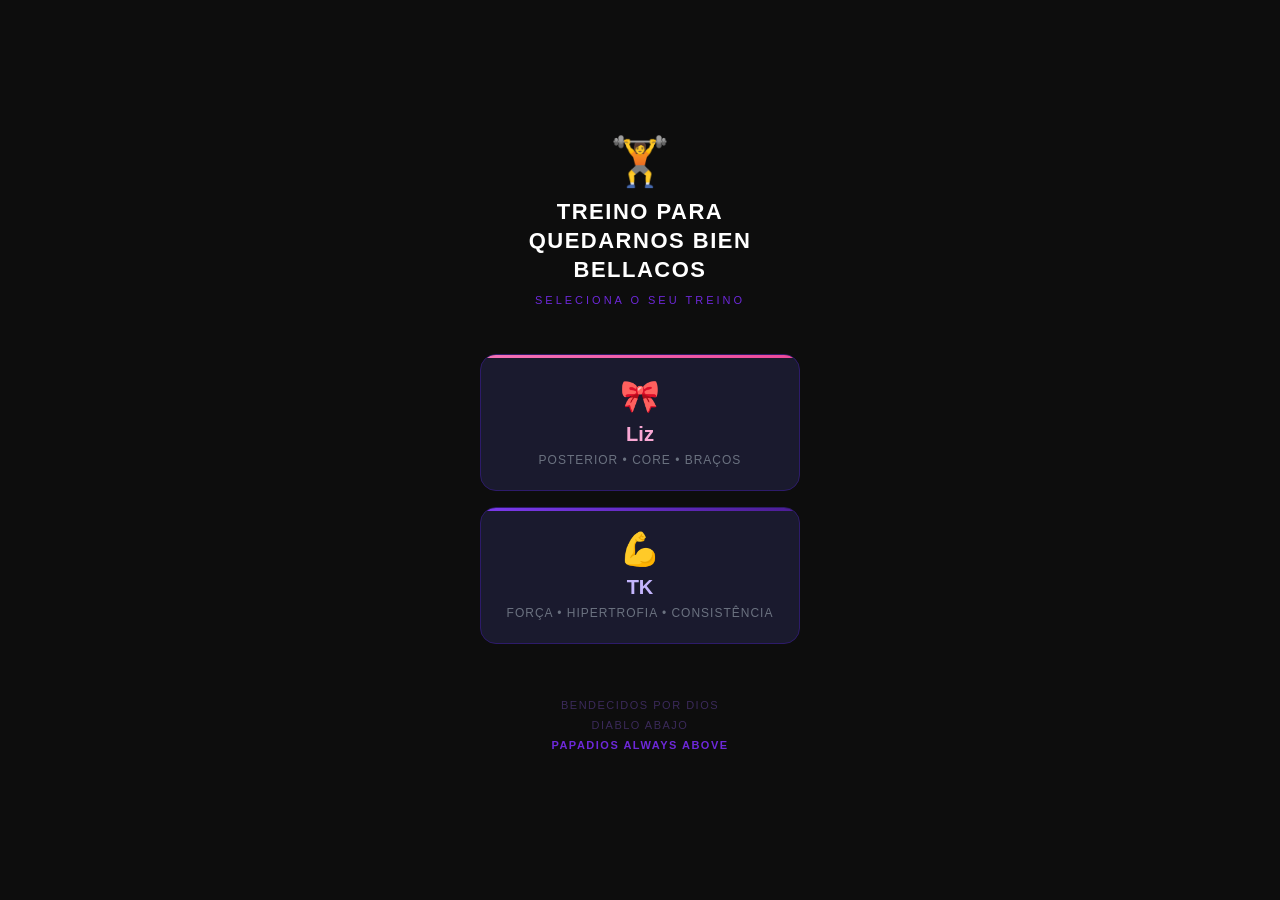
==== index.html @ a8d953b2 "Add files via upload" ====
<!DOCTYPE html>
<html lang="pt-br">
<head>
<meta charset="UTF-8">
<meta name="viewport" content="width=device-width, initial-scale=1.0">
<title>Treino Para Quedarnos Bien Bellacos</title>
<style>
* { box-sizing:border-box; margin:0; padding:0; }

body {
  font-family: sans-serif;
  background: #0d0d0d;
  color: #fff;
  min-height: 100vh;
  display: flex;
  flex-direction: column;
  align-items: center;
  justify-content: center;
  padding: 30px 20px 40px;
  text-align: center;
}

.logo {
  font-size: 48px;
  margin-bottom: 8px;
}

h1 {
  font-size: 22px;
  font-weight: 800;
  text-transform: uppercase;
  letter-spacing: 1.5px;
  color: #fff;
  line-height: 1.3;
  max-width: 320px;
  margin: 0 auto 10px;
}

.sub {
  font-size: 11px;
  text-transform: uppercase;
  letter-spacing: 3px;
  color: #6d28d9;
  margin-bottom: 48px;
}

.cards {
  display: flex;
  flex-direction: column;
  gap: 16px;
  width: 100%;
  max-width: 320px;
}

.card-link {
  display: block;
  text-decoration: none;
  background: #1a1a2e;
  border: 1px solid #2d1b69;
  border-radius: 16px;
  padding: 22px 20px;
  transition: background 0.2s, border-color 0.2s;
  position: relative;
  overflow: hidden;
}

.card-link:active {
  background: #2d1b69;
}

.card-link .accent {
  position: absolute;
  top: 0; left: 0; right: 0;
  height: 3px;
}

.card-liz .accent { background: linear-gradient(90deg, #f472b6, #ec4899); }
.card-tk .accent  { background: linear-gradient(90deg, #7c3aed, #4c1d95); }

.card-link .emoji { font-size: 32px; display: block; margin-bottom: 8px; }

.card-link .name {
  font-size: 20px;
  font-weight: 700;
  color: #fff;
  display: block;
  margin-bottom: 4px;
}

.card-liz .name { color: #f9a8d4; }
.card-tk  .name { color: #c4b5fd; }

.card-link .desc {
  font-size: 12px;
  color: #6b7280;
  text-transform: uppercase;
  letter-spacing: 1px;
}

.footer {
  margin-top: 52px;
  font-size: 11px;
  color: #3b2a5a;
  text-transform: uppercase;
  letter-spacing: 1.5px;
  line-height: 1.8;
  max-width: 280px;
}

.footer strong {
  color: #6d28d9;
}
</style>
</head>
<body>

  <div class="logo">🏋️</div>
  <h1>Treino Para Quedarnos Bien Bellacos</h1>
  <p class="sub">Seleciona o seu treino</p>

  <div class="cards">

    <a href="treino_liz.html" class="card-link card-liz">
      <div class="accent"></div>
      <span class="emoji">🎀</span>
      <span class="name">Liz</span>
      <span class="desc">Posterior • Core • Braços</span>
    </a>

    <a href="treino_tk.html" class="card-link card-tk">
      <div class="accent"></div>
      <span class="emoji">💪</span>
      <span class="name">TK</span>
      <span class="desc">Força • Hipertrofia • Consistência</span>
    </a>

  </div>

  <div class="footer">
    Bendecidos por Dios<br>
    Diablo abajo<br>
    <strong>Papadios always above</strong>
  </div>

</body>
</html>
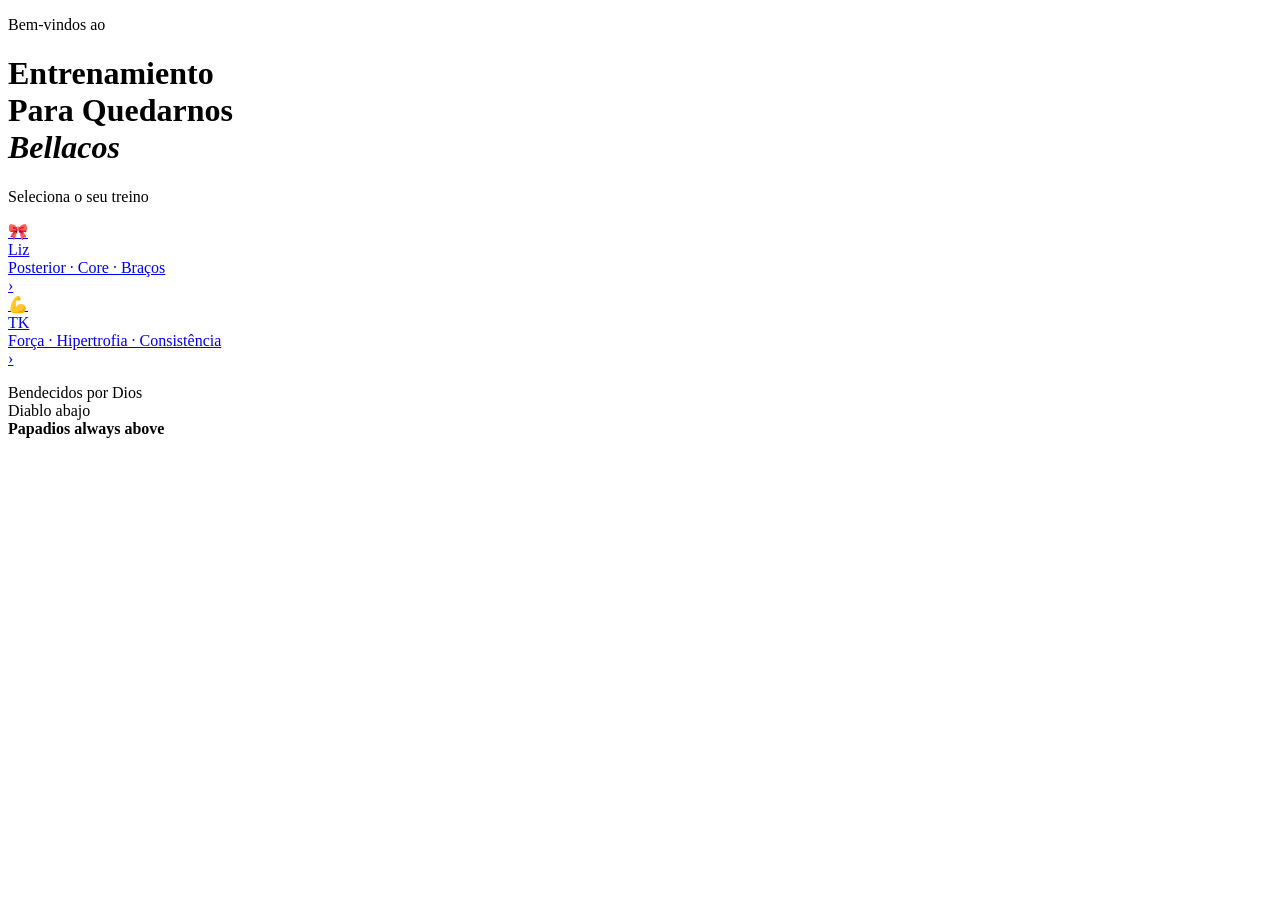
==== commit 4c9d7811: "Add files via upload" ====
--- a/index.html
+++ b/index.html
@@ -1,145 +1,70 @@
 <!DOCTYPE html>
 <html lang="pt-br">
 <head>
-<meta charset="UTF-8">
-<meta name="viewport" content="width=device-width, initial-scale=1.0">
-<title>Treino Para Quedarnos Bien Bellacos</title>
-<style>
-* { box-sizing:border-box; margin:0; padding:0; }
-
-body {
-  font-family: sans-serif;
-  background: #0d0d0d;
-  color: #fff;
-  min-height: 100vh;
-  display: flex;
-  flex-direction: column;
-  align-items: center;
-  justify-content: center;
-  padding: 30px 20px 40px;
-  text-align: center;
-}
-
-.logo {
-  font-size: 48px;
-  margin-bottom: 8px;
-}
-
-h1 {
-  font-size: 22px;
-  font-weight: 800;
-  text-transform: uppercase;
-  letter-spacing: 1.5px;
-  color: #fff;
-  line-height: 1.3;
-  max-width: 320px;
-  margin: 0 auto 10px;
-}
-
-.sub {
-  font-size: 11px;
-  text-transform: uppercase;
-  letter-spacing: 3px;
-  color: #6d28d9;
-  margin-bottom: 48px;
-}
-
-.cards {
-  display: flex;
-  flex-direction: column;
-  gap: 16px;
-  width: 100%;
-  max-width: 320px;
-}
-
-.card-link {
-  display: block;
-  text-decoration: none;
-  background: #1a1a2e;
-  border: 1px solid #2d1b69;
-  border-radius: 16px;
-  padding: 22px 20px;
-  transition: background 0.2s, border-color 0.2s;
-  position: relative;
-  overflow: hidden;
-}
-
-.card-link:active {
-  background: #2d1b69;
-}
-
-.card-link .accent {
-  position: absolute;
-  top: 0; left: 0; right: 0;
-  height: 3px;
-}
-
-.card-liz .accent { background: linear-gradient(90deg, #f472b6, #ec4899); }
-.card-tk .accent  { background: linear-gradient(90deg, #7c3aed, #4c1d95); }
-
-.card-link .emoji { font-size: 32px; display: block; margin-bottom: 8px; }
-
-.card-link .name {
-  font-size: 20px;
-  font-weight: 700;
-  color: #fff;
-  display: block;
-  margin-bottom: 4px;
-}
-
-.card-liz .name { color: #f9a8d4; }
-.card-tk  .name { color: #c4b5fd; }
-
-.card-link .desc {
-  font-size: 12px;
-  color: #6b7280;
-  text-transform: uppercase;
-  letter-spacing: 1px;
-}
-
-.footer {
-  margin-top: 52px;
-  font-size: 11px;
-  color: #3b2a5a;
-  text-transform: uppercase;
-  letter-spacing: 1.5px;
-  line-height: 1.8;
-  max-width: 280px;
-}
-
-.footer strong {
-  color: #6d28d9;
-}
-</style>
+  <meta charset="UTF-8">
+  <meta name="viewport" content="width=device-width, initial-scale=1.0, viewport-fit=cover">
+  <meta name="theme-color" content="#07050f">
+  <title>Entrenamiento Para Quedarnos Bellacos</title>
+  <link rel="stylesheet" href="assets/css/style.css">
 </head>
 <body>
 
-  <div class="logo">🏋️</div>
-  <h1>Treino Para Quedarnos Bien Bellacos</h1>
-  <p class="sub">Seleciona o seu treino</p>
-
-  <div class="cards">
-
-    <a href="treino_liz.html" class="card-link card-liz">
-      <div class="accent"></div>
-      <span class="emoji">🎀</span>
-      <span class="name">Liz</span>
-      <span class="desc">Posterior • Core • Braços</span>
-    </a>
-
-    <a href="treino_tk.html" class="card-link card-tk">
-      <div class="accent"></div>
-      <span class="emoji">💪</span>
-      <span class="name">TK</span>
-      <span class="desc">Força • Hipertrofia • Consistência</span>
-    </a>
-
+  <!-- Background orbs -->
+  <div class="bg-scene">
+    <div class="orb orb-1"></div>
+    <div class="orb orb-2"></div>
+    <div class="orb orb-3"></div>
   </div>
 
-  <div class="footer">
-    Bendecidos por Dios<br>
-    Diablo abajo<br>
-    <strong>Papadios always above</strong>
+  <div class="page">
+
+    <!-- Header -->
+    <header class="site-header">
+      <p class="header-eyebrow">Bem-vindos ao</p>
+      <h1 class="header-title">
+        Entrenamiento<br>
+        Para Quedarnos<br>
+        <em>Bellacos</em>
+      </h1>
+      <p class="header-sub">Seleciona o seu treino</p>
+    </header>
+
+    <!-- Trainer cards -->
+    <div class="trainer-grid">
+
+      <a href="treino_liz.html" class="trainer-card glass trainer-card--liz">
+        <div class="card-inner">
+          <span class="card-emoji">🎀</span>
+          <div class="card-text">
+            <div class="card-name">Liz</div>
+            <div class="card-desc">Posterior · Core · Braços</div>
+          </div>
+          <span class="card-arrow">›</span>
+        </div>
+      </a>
+
+      <a href="treino_tk.html" class="trainer-card glass trainer-card--tk">
+        <div class="card-inner">
+          <span class="card-emoji">💪</span>
+          <div class="card-text">
+            <div class="card-name">TK</div>
+            <div class="card-desc">Força · Hipertrofia · Consistência</div>
+          </div>
+          <span class="card-arrow">›</span>
+        </div>
+      </a>
+
+    </div>
+
+    <!-- Verse -->
+    <div class="verse glass">
+      <p>
+        Bendecidos por Dios<br>
+        Diablo abajo<br>
+        <strong>Papadios always above</strong>
+      </p>
+    </div>
+
   </div>
 
 </body>
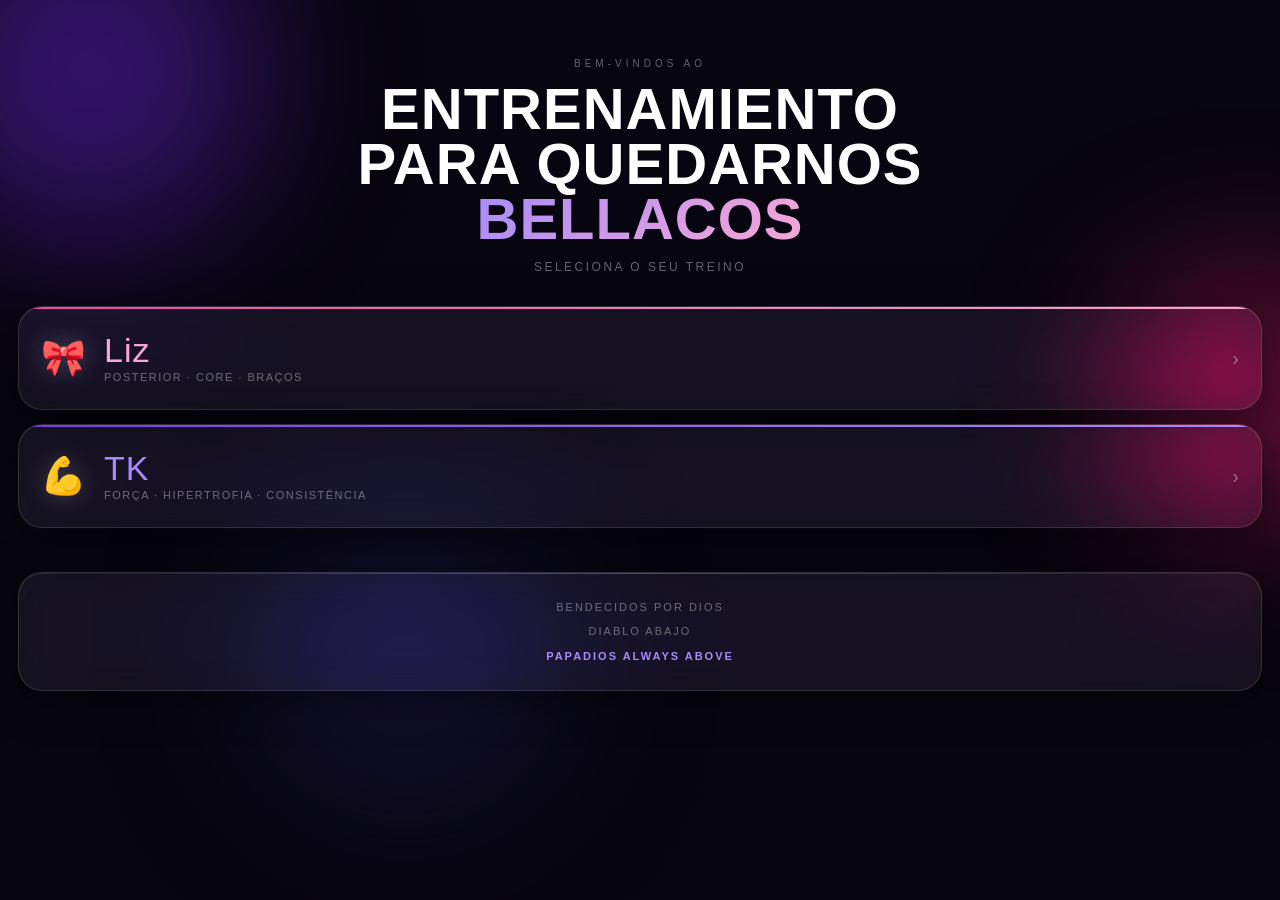
==== commit 9d4bb729: "Update index.html" ====
--- a/assets/css/style.css
+++ b/assets/css/style.css
@@ -0,0 +1,770 @@
+/* ============================================================
+   BELLACOS — Design System
+   Liquid Glass · Dark · Mobile-first
+   ============================================================ */
+
+@import url('https://fonts.googleapis.com/css2?family=Bebas+Neue&family=DM+Sans:ital,wght@0,300;0,400;0,600;1,300&display=swap');
+
+/* ── Tokens ─────────────────────────────────────────────── */
+:root {
+  --bg:           #07050f;
+  --bg-mid:       #0e0b1e;
+  --orb-purple:   #5b21b6;
+  --orb-pink:     #be185d;
+  --orb-deep:     #1e1b4b;
+
+  --glass-bg:     rgba(255,255,255,0.06);
+  --glass-border: rgba(255,255,255,0.12);
+  --glass-shine:  rgba(255,255,255,0.18);
+  --glass-blur:   20px;
+
+  --purple:       #7c3aed;
+  --purple-light: #a78bfa;
+  --pink:         #ec4899;
+  --pink-light:   #f9a8d4;
+  --white:        #ffffff;
+  --muted:        rgba(255,255,255,0.38);
+
+  --font-display: 'Bebas Neue', sans-serif;
+  --font-body:    'DM Sans', sans-serif;
+
+  --radius-card:  24px;
+  --radius-btn:   14px;
+  --shadow-card:  0 8px 40px rgba(0,0,0,0.5), 0 1px 0 rgba(255,255,255,0.08) inset;
+}
+
+/* ── Reset ───────────────────────────────────────────────── */
+*, *::before, *::after { box-sizing:border-box; margin:0; padding:0; }
+
+html {
+  -webkit-text-size-adjust: 100%;
+  scroll-behavior: smooth;
+}
+
+body {
+  font-family: var(--font-body);
+  background: var(--bg);
+  color: var(--white);
+  min-height: 100vh;
+  overflow-x: hidden;
+  -webkit-font-smoothing: antialiased;
+}
+
+/* ── Background Orbs ─────────────────────────────────────── */
+.bg-scene {
+  position: fixed;
+  inset: 0;
+  z-index: 0;
+  overflow: hidden;
+  pointer-events: none;
+}
+
+.orb {
+  position: absolute;
+  border-radius: 50%;
+  filter: blur(80px);
+  opacity: 0.55;
+  animation: drift 18s ease-in-out infinite;
+}
+
+.orb-1 {
+  width: 340px; height: 340px;
+  background: var(--orb-purple);
+  top: -100px; left: -80px;
+  animation-delay: 0s;
+}
+
+.orb-2 {
+  width: 260px; height: 260px;
+  background: var(--orb-pink);
+  top: 30%; right: -100px;
+  animation-delay: -6s;
+}
+
+.orb-3 {
+  width: 300px; height: 300px;
+  background: var(--orb-deep);
+  bottom: 10%; left: 20%;
+  animation-delay: -12s;
+}
+
+@keyframes drift {
+  0%, 100% { transform: translate(0, 0) scale(1); }
+  33%       { transform: translate(20px, 30px) scale(1.05); }
+  66%       { transform: translate(-15px, -20px) scale(0.95); }
+}
+
+/* ── Layout ──────────────────────────────────────────────── */
+.page {
+  position: relative;
+  z-index: 1;
+  min-height: 100vh;
+  padding: 0 0 60px;
+}
+
+.wrap {
+  max-width: 430px;
+  margin: 0 auto;
+  padding: 0 18px;
+}
+
+/* ── Glass Card ──────────────────────────────────────────── */
+.glass {
+  background: var(--glass-bg);
+  border: 1px solid var(--glass-border);
+  border-radius: var(--radius-card);
+  backdrop-filter: blur(var(--glass-blur)) saturate(180%);
+  -webkit-backdrop-filter: blur(var(--glass-blur)) saturate(180%);
+  box-shadow: var(--shadow-card);
+  position: relative;
+  overflow: hidden;
+}
+
+/* top shine streak */
+.glass::before {
+  content: '';
+  position: absolute;
+  top: 0; left: 10%; right: 10%;
+  height: 1px;
+  background: linear-gradient(90deg, transparent, var(--glass-shine), transparent);
+}
+
+/* ── Header ──────────────────────────────────────────────── */
+.site-header {
+  padding: 58px 18px 32px;
+  text-align: center;
+}
+
+.header-eyebrow {
+  font-size: 10px;
+  letter-spacing: 4px;
+  text-transform: uppercase;
+  color: var(--muted);
+  margin-bottom: 12px;
+  animation: fadeUp 0.6s ease both;
+}
+
+.header-title {
+  font-family: var(--font-display);
+  font-size: clamp(42px, 11vw, 58px);
+  line-height: 0.95;
+  letter-spacing: 1px;
+  color: var(--white);
+  text-transform: uppercase;
+  animation: fadeUp 0.6s 0.1s ease both;
+}
+
+.header-title em {
+  font-style: normal;
+  background: linear-gradient(135deg, var(--purple-light), var(--pink-light));
+  -webkit-background-clip: text;
+  -webkit-text-fill-color: transparent;
+  background-clip: text;
+}
+
+.header-sub {
+  margin-top: 14px;
+  font-size: 12px;
+  letter-spacing: 2.5px;
+  text-transform: uppercase;
+  color: var(--muted);
+  animation: fadeUp 0.6s 0.2s ease both;
+}
+
+/* ── Trainer Cards ───────────────────────────────────────── */
+.trainer-grid {
+  display: flex;
+  flex-direction: column;
+  gap: 14px;
+  padding: 0 18px;
+}
+
+.trainer-card {
+  display: block;
+  text-decoration: none;
+  padding: 26px 22px;
+  border-radius: var(--radius-card);
+  animation: fadeUp 0.6s ease both;
+  -webkit-tap-highlight-color: transparent;
+  transition: transform 0.18s ease, box-shadow 0.18s ease;
+}
+
+.trainer-card:active {
+  transform: scale(0.97);
+}
+
+.trainer-card--liz { animation-delay: 0.25s; }
+.trainer-card--tk  { animation-delay: 0.35s; }
+
+/* accent line */
+.trainer-card::after {
+  content: '';
+  position: absolute;
+  top: 0; left: 0; right: 0;
+  height: 2px;
+  border-radius: var(--radius-card) var(--radius-card) 0 0;
+}
+
+.trainer-card--liz::after {
+  background: linear-gradient(90deg, var(--pink), var(--pink-light));
+}
+
+.trainer-card--tk::after {
+  background: linear-gradient(90deg, var(--purple), var(--purple-light));
+}
+
+.card-inner {
+  display: flex;
+  align-items: center;
+  gap: 18px;
+}
+
+.card-emoji {
+  font-size: 36px;
+  flex-shrink: 0;
+  filter: drop-shadow(0 0 12px rgba(255,255,255,0.2));
+}
+
+.card-text { flex: 1; }
+
+.card-name {
+  font-family: var(--font-display);
+  font-size: 34px;
+  letter-spacing: 1px;
+  line-height: 1;
+  margin-bottom: 4px;
+}
+
+.trainer-card--liz .card-name { color: var(--pink-light); }
+.trainer-card--tk  .card-name { color: var(--purple-light); }
+
+.card-desc {
+  font-size: 11px;
+  letter-spacing: 1.5px;
+  text-transform: uppercase;
+  color: var(--muted);
+}
+
+.card-arrow {
+  font-size: 20px;
+  color: var(--muted);
+  flex-shrink: 0;
+  transition: transform 0.2s ease;
+}
+
+.trainer-card:active .card-arrow {
+  transform: translateX(4px);
+}
+
+/* ── Footer Verse ─────────────────────────────────────────── */
+.verse {
+  margin: 44px 18px 0;
+  padding: 22px;
+  text-align: center;
+  animation: fadeUp 0.6s 0.5s ease both;
+}
+
+.verse p {
+  font-size: 11px;
+  letter-spacing: 2px;
+  text-transform: uppercase;
+  line-height: 2.2;
+  color: var(--muted);
+}
+
+.verse strong {
+  color: var(--purple-light);
+  font-weight: 600;
+}
+
+/* ── Workout Pages — Header ───────────────────────────────── */
+.workout-header {
+  padding: 52px 18px 24px;
+  text-align: center;
+  animation: fadeUp 0.5s ease both;
+}
+
+.back-btn {
+  display: inline-flex;
+  align-items: center;
+  gap: 6px;
+  font-size: 12px;
+  letter-spacing: 1.5px;
+  text-transform: uppercase;
+  color: var(--muted);
+  text-decoration: none;
+  margin-bottom: 20px;
+  -webkit-tap-highlight-color: transparent;
+  padding: 8px 0;
+}
+
+.workout-title {
+  font-family: var(--font-display);
+  font-size: clamp(44px, 12vw, 62px);
+  line-height: 0.95;
+  letter-spacing: 1px;
+}
+
+.workout-title.liz { color: var(--pink-light); }
+.workout-title.tk  { color: var(--purple-light); }
+
+.workout-subtitle {
+  font-size: 11px;
+  letter-spacing: 2.5px;
+  text-transform: uppercase;
+  color: var(--muted);
+  margin-top: 8px;
+}
+
+/* ── Timer Card ──────────────────────────────────────────── */
+.timer-card {
+  margin: 0 18px 14px;
+  padding: 24px 20px 20px;
+  animation: fadeUp 0.5s 0.1s ease both;
+}
+
+.timer-display {
+  font-family: var(--font-display);
+  font-size: 80px;
+  letter-spacing: -2px;
+  text-align: center;
+  line-height: 1;
+  margin-bottom: 4px;
+}
+
+.timer-display.liz { color: var(--pink-light); }
+.timer-display.tk  { color: var(--purple-light); }
+
+.timer-alert {
+  font-size: 12px;
+  letter-spacing: 2px;
+  text-transform: uppercase;
+  text-align: center;
+  color: #4ade80;
+  min-height: 18px;
+  margin-bottom: 16px;
+  font-weight: 600;
+}
+
+.timer-controls {
+  display: grid;
+  grid-template-columns: 1fr 1fr;
+  gap: 8px;
+}
+
+.t-btn {
+  border: 1px solid var(--glass-border);
+  background: rgba(255,255,255,0.07);
+  color: var(--white);
+  border-radius: var(--radius-btn);
+  padding: 12px 8px;
+  font-family: var(--font-body);
+  font-size: 12px;
+  letter-spacing: 1px;
+  text-transform: uppercase;
+  cursor: pointer;
+  -webkit-tap-highlight-color: transparent;
+  transition: background 0.15s;
+  backdrop-filter: blur(10px);
+  -webkit-backdrop-filter: blur(10px);
+}
+
+.t-btn:active { background: rgba(255,255,255,0.15); }
+
+.t-btn.primary-liz { background: rgba(236,72,153,0.25); border-color: rgba(236,72,153,0.4); }
+.t-btn.primary-tk  { background: rgba(124,58,237,0.25); border-color: rgba(124,58,237,0.4); }
+
+/* ── Progress Card ────────────────────────────────────────── */
+.progress-card {
+  margin: 0 18px 14px;
+  padding: 18px 20px;
+  animation: fadeUp 0.5s 0.18s ease both;
+}
+
+.progress-label {
+  display: flex;
+  justify-content: space-between;
+  font-size: 11px;
+  letter-spacing: 1.5px;
+  text-transform: uppercase;
+  color: var(--muted);
+  margin-bottom: 10px;
+}
+
+.progress-label span { color: var(--white); font-weight: 600; }
+
+.progress-track {
+  background: rgba(255,255,255,0.08);
+  height: 6px;
+  border-radius: 6px;
+  overflow: hidden;
+}
+
+.progress-fill {
+  height: 6px;
+  border-radius: 6px;
+  width: 0%;
+  transition: width 0.4s cubic-bezier(0.34,1.56,0.64,1);
+}
+
+.progress-fill.liz { background: linear-gradient(90deg, var(--pink), var(--pink-light)); }
+.progress-fill.tk  { background: linear-gradient(90deg, var(--purple), var(--purple-light)); }
+
+/* ── Day Cards ────────────────────────────────────────────── */
+.day-cards {
+  padding: 0 18px;
+  display: flex;
+  flex-direction: column;
+  gap: 12px;
+}
+
+.day-card {
+  padding: 18px 18px 6px;
+  animation: fadeUp 0.5s ease both;
+}
+
+.day-title {
+  font-family: var(--font-display);
+  font-size: 13px;
+  letter-spacing: 3px;
+  text-transform: uppercase;
+  margin-bottom: 10px;
+}
+
+.day-title.liz { color: var(--pink-light); }
+.day-title.tk  { color: var(--purple-light); }
+
+.exercise-row {
+  display: flex;
+  justify-content: space-between;
+  align-items: center;
+  padding: 11px 0;
+  border-bottom: 1px solid rgba(255,255,255,0.06);
+}
+
+.exercise-row:last-child { border: none; padding-bottom: 8px; }
+
+.ex-info { flex: 1; }
+
+.ex-name {
+  font-size: 14px;
+  font-weight: 600;
+  color: var(--white);
+  margin-bottom: 2px;
+}
+
+.ex-reps {
+  font-size: 11px;
+  letter-spacing: 1px;
+  text-transform: uppercase;
+  color: var(--muted);
+}
+
+.btn-done {
+  border: 1px solid var(--glass-border);
+  background: rgba(255,255,255,0.07);
+  color: var(--white);
+  border-radius: 10px;
+  padding: 7px 14px;
+  font-family: var(--font-body);
+  font-size: 11px;
+  letter-spacing: 1px;
+  text-transform: uppercase;
+  cursor: pointer;
+  -webkit-tap-highlight-color: transparent;
+  transition: background 0.15s, border-color 0.15s;
+  flex-shrink: 0;
+  backdrop-filter: blur(10px);
+  -webkit-backdrop-filter: blur(10px);
+}
+
+.btn-done:active { opacity: 0.7; }
+
+.btn-done.checked {
+  background: rgba(34,197,94,0.25);
+  border-color: rgba(34,197,94,0.5);
+  color: #4ade80;
+}
+
+/* ── Animations ──────────────────────────────────────────── */
+@keyframes fadeUp {
+  from { opacity: 0; transform: translateY(18px); }
+  to   { opacity: 1; transform: translateY(0); }
+}
+
+
+/* ── Enhanced Workout UX ────────────────────────────────── */
+body[data-accent] .page {
+  padding-bottom: 170px;
+}
+
+.timer-card {
+  position: sticky;
+  top: 10px;
+  z-index: 10;
+}
+
+.timer-topbar {
+  display:flex;
+  justify-content:space-between;
+  align-items:center;
+  gap:10px;
+  margin-bottom:10px;
+}
+
+.timer-label {
+  font-size:11px;
+  letter-spacing:2px;
+  text-transform:uppercase;
+  color:var(--muted);
+}
+
+.timer-select {
+  width:100%;
+  border:1px solid var(--glass-border);
+  background:rgba(255,255,255,0.08);
+  color:var(--white);
+  border-radius:12px;
+  padding:11px 12px;
+  font-family:var(--font-body);
+  font-size:12px;
+  letter-spacing:1px;
+  text-transform:uppercase;
+  backdrop-filter: blur(10px);
+  -webkit-backdrop-filter: blur(10px);
+}
+
+.timer-presets {
+  display:flex;
+  flex-wrap:wrap;
+  gap:8px;
+  margin: 0 0 14px;
+}
+
+.preset-btn,
+.dock-btn {
+  border:1px solid var(--glass-border);
+  background:rgba(255,255,255,0.07);
+  color:var(--white);
+  border-radius:999px;
+  padding:8px 12px;
+  font-family:var(--font-body);
+  font-size:11px;
+  letter-spacing:1px;
+  text-transform:uppercase;
+}
+
+.preset-btn.active {
+  border-color: rgba(255,255,255,0.26);
+  background: rgba(255,255,255,0.15);
+}
+
+.day-card {
+  padding-bottom: 12px;
+}
+
+.day-head {
+  display:flex;
+  justify-content:space-between;
+  align-items:center;
+  gap:10px;
+  margin-bottom:10px;
+  cursor:pointer;
+}
+
+.day-toggle {
+  border:none;
+  background:transparent;
+  color:var(--muted);
+  font-size:18px;
+  line-height:1;
+}
+
+.day-body {
+  overflow:hidden;
+  transition:max-height .25s ease, opacity .2s ease;
+  max-height:1200px;
+  opacity:1;
+}
+
+.day-card.collapsed .day-body {
+  max-height:0;
+  opacity:0;
+}
+
+.day-card.collapsed {
+  padding-bottom: 4px;
+}
+
+.exercise-row {
+  align-items:flex-start;
+  gap:12px;
+}
+
+.ex-name {
+  font-size:15px;
+}
+
+.ex-reps {
+  font-size:12px;
+  margin-bottom:8px;
+}
+
+.ex-meta {
+  display:flex;
+  flex-wrap:wrap;
+  gap:8px;
+  align-items:center;
+}
+
+.rest-wrap {
+  display:flex;
+  align-items:center;
+  gap:6px;
+}
+
+.rest-label {
+  font-size:10px;
+  letter-spacing:1.2px;
+  text-transform:uppercase;
+  color:var(--muted);
+}
+
+.rest-select-inline {
+  border:1px solid var(--glass-border);
+  background:rgba(255,255,255,0.07);
+  color:var(--white);
+  border-radius:999px;
+  padding:6px 10px;
+  font-family:var(--font-body);
+  font-size:10px;
+  letter-spacing:1px;
+  text-transform:uppercase;
+}
+
+.series-wrap {
+  display:flex;
+  gap:6px;
+  flex-wrap:wrap;
+}
+
+.series-chip {
+  min-width:34px;
+  border:1px solid var(--glass-border);
+  background:rgba(255,255,255,0.05);
+  color:var(--white);
+  border-radius:999px;
+  padding:7px 10px;
+  font-family:var(--font-body);
+  font-size:10px;
+  letter-spacing:1px;
+  text-transform:uppercase;
+}
+
+.series-chip.done {
+  background: rgba(34,197,94,0.22);
+  border-color: rgba(34,197,94,0.45);
+  color:#86efac;
+}
+
+.ex-actions {
+  display:flex;
+  flex-direction:column;
+  gap:8px;
+  align-items:flex-end;
+}
+
+.btn-series {
+  border:1px solid var(--glass-border);
+  background:rgba(255,255,255,0.07);
+  color:var(--white);
+  border-radius:12px;
+  padding:9px 12px;
+  font-family:var(--font-body);
+  font-size:11px;
+  letter-spacing:1px;
+  text-transform:uppercase;
+  min-width:92px;
+}
+
+.btn-series.is-complete {
+  background: rgba(34,197,94,0.22);
+  border-color: rgba(34,197,94,0.45);
+  color:#86efac;
+}
+
+.btn-done {
+  min-width:92px;
+  text-align:center;
+}
+
+.timer-dock {
+  position:fixed;
+  left:12px;
+  right:12px;
+  bottom: calc(env(safe-area-inset-bottom, 0px) + 10px);
+  z-index: 30;
+  display:grid;
+  grid-template-columns: 1fr auto;
+  gap:12px;
+  padding:14px;
+  align-items:center;
+}
+
+.timer-dock__meta {
+  min-width:0;
+}
+
+.timer-dock__label {
+  font-size:10px;
+  letter-spacing:2px;
+  text-transform:uppercase;
+  color:var(--muted);
+  margin-bottom:4px;
+}
+
+.timer-dock__exercise {
+  font-size:12px;
+  font-weight:600;
+  white-space:nowrap;
+  overflow:hidden;
+  text-overflow:ellipsis;
+}
+
+.timer-dock__time {
+  font-family:var(--font-display);
+  font-size:44px;
+  line-height:1;
+}
+
+.timer-dock__time.liz { color: var(--pink-light); }
+.timer-dock__time.tk  { color: var(--purple-light); }
+
+.timer-dock__actions {
+  grid-column:1 / -1;
+  display:grid;
+  grid-template-columns: repeat(3, 1fr);
+  gap:8px;
+}
+
+.dock-btn--primary.liz { background: rgba(236,72,153,0.25); border-color: rgba(236,72,153,0.4); }
+.dock-btn--primary.tk  { background: rgba(124,58,237,0.25); border-color: rgba(124,58,237,0.4); }
+
+.workout-note {
+  margin: 0 18px 14px;
+  padding: 14px 16px;
+  font-size: 11px;
+  letter-spacing: 1.4px;
+  text-transform: uppercase;
+  color: var(--muted);
+  animation: fadeUp 0.5s 0.14s ease both;
+}
+
+@media (min-width: 700px) {
+  .timer-dock {
+    left:50%;
+    right:auto;
+    width:min(540px, calc(100vw - 24px));
+    transform:translateX(-50%);
+  }
+}
